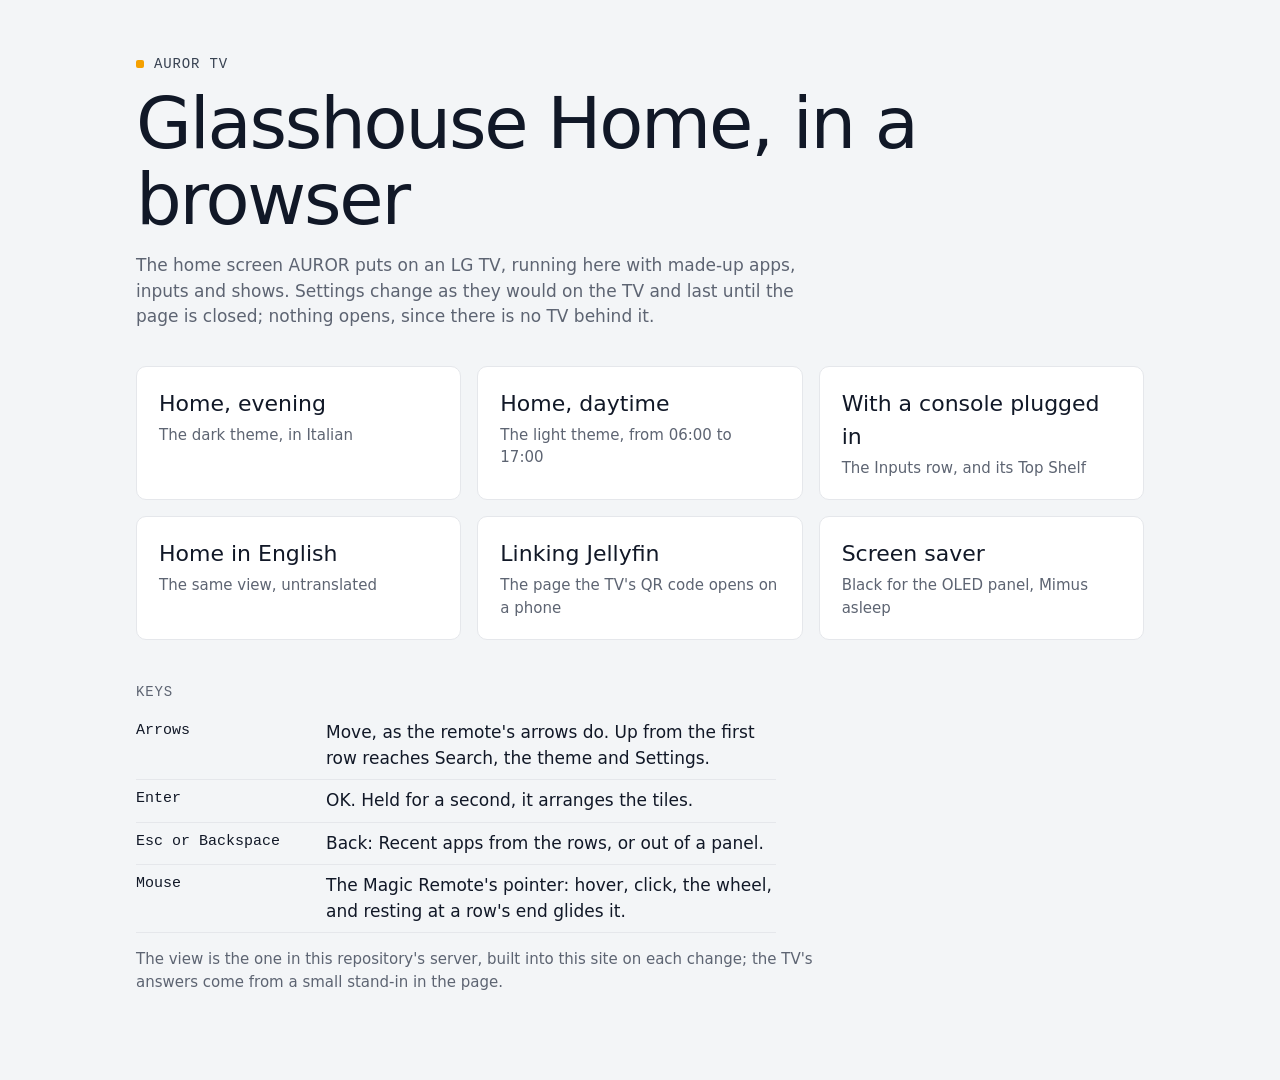
==== scripts/auror-demo/index.html @ 3959143e "Home: Search in the top bar, apps by use, Update now, an OLED screen saver, and a demo on Pages - Se" ====
<!doctype html>
<html lang="en">
<head>
<meta charset="utf-8">
<meta name="viewport" content="width=device-width,initial-scale=1">
<title>AUROR demo</title>
<link rel="icon" type="image/svg+xml" href="assets/favicon.svg">
<style>
@font-face{font-family:"Space Grotesk";src:url("assets/fonts/SpaceGrotesk.ttf") format("truetype");font-weight:300 700}
@font-face{font-family:"Space Mono";src:url("assets/fonts/SpaceMono-Regular.ttf") format("truetype");font-weight:400}
:root{--bg:#15191f;--card:#1c2028;--card-on:#23272e;--ink:#e0e4ea;--muted:#99a2af;--line:rgba(255,255,255,.08);--ring:#f5a000;--kick:#f5a000}
@media (prefers-color-scheme: light){:root{--bg:#f3f5f7;--card:#fff;--card-on:#fff;--ink:#111827;--muted:#5d6472;--line:#e5e7eb;--ring:#d98c00;--kick:#374151}}
*{box-sizing:border-box}
body{margin:0;background:var(--bg);color:var(--ink);font:17px/1.5 "Space Grotesk",system-ui,sans-serif}
main{max-width:1040px;margin:0 auto;padding:56px 16px 72px}
.kick{display:flex;align-items:center;gap:10px;font:14px "Space Mono",monospace;text-transform:uppercase;letter-spacing:.06em;color:var(--kick)}
.kick:before{content:"";width:8px;height:8px;border-radius:2px;background:#f5a000}
h1{font-size:clamp(40px,7vw,72px);font-weight:300;letter-spacing:-.03em;line-height:1.05;margin:14px 0 16px}
.lead{max-width:680px;color:var(--muted);margin:0 0 36px}
.grid{display:grid;grid-template-columns:repeat(auto-fill,minmax(300px,1fr));gap:16px}
a.card{display:block;padding:20px 22px;border-radius:10px;background:var(--card);border:1px solid var(--line);color:inherit;text-decoration:none;
  outline:3px solid transparent;outline-offset:3px;transition:transform .12s,outline-color .12s,background-color .12s}
a.card:hover,a.card:focus-visible{background:var(--card-on);outline-color:var(--ring);transform:translateY(-2px)}
.card b{display:block;font-size:22px;font-weight:500}
.card span{display:block;color:var(--muted);font-size:15px;margin-top:4px}
h2{font:14px "Space Mono",monospace;text-transform:uppercase;letter-spacing:.06em;color:var(--muted);margin:44px 0 12px}
table{border-collapse:collapse;width:100%;max-width:640px}
td{padding:8px 0;border-bottom:1px solid var(--line);vertical-align:top}
td:first-child{width:190px;font-family:"Space Mono",monospace;font-size:15px}
.note{color:var(--muted);font-size:15px;max-width:680px}
</style>
</head>
<body>
<main>
  <div class="kick">AUROR TV</div>
  <h1>Glasshouse Home, in a browser</h1>
  <p class="lead">The home screen AUROR puts on an LG TV, running here with made-up apps, inputs and shows. Settings change as they would on the TV and last until the page is closed; nothing opens, since there is no TV behind it.</p>

  <div class="grid">
    <a class="card" href="home.html?lang=it&amp;hour=20"><b>Home, evening</b><span>The dark theme, in Italian</span></a>
    <a class="card" href="home.html?lang=it&amp;hour=10"><b>Home, daytime</b><span>The light theme, from 06:00 to 17:00</span></a>
    <a class="card" href="home.html?lang=it&amp;hour=20&amp;scenario=inputs"><b>With a console plugged in</b><span>The Inputs row, and its Top Shelf</span></a>
    <a class="card" href="home.html?lang=en&amp;hour=20"><b>Home in English</b><span>The same view, untranslated</span></a>
    <a class="card" href="jellyfin.html?lang=it&amp;c=demo"><b>Linking Jellyfin</b><span>The page the TV's QR code opens on a phone</span></a>
    <a class="card" href="saver.html"><b>Screen saver</b><span>Black for the OLED panel, Mimus asleep</span></a>
  </div>

  <h2>Keys</h2>
  <table>
    <tr><td>Arrows</td><td>Move, as the remote's arrows do. Up from the first row reaches Search, the theme and Settings.</td></tr>
    <tr><td>Enter</td><td>OK. Held for a second, it arranges the tiles.</td></tr>
    <tr><td>Esc or Backspace</td><td>Back: Recent apps from the rows, or out of a panel.</td></tr>
    <tr><td>Mouse</td><td>The Magic Remote's pointer: hover, click, the wheel, and resting at a row's end glides it.</td></tr>
  </table>
  <p class="note">The view is the one in this repository's server, built into this site on each change; the TV's answers come from a small stand-in in the page.</p>
</main>
</body>
</html>
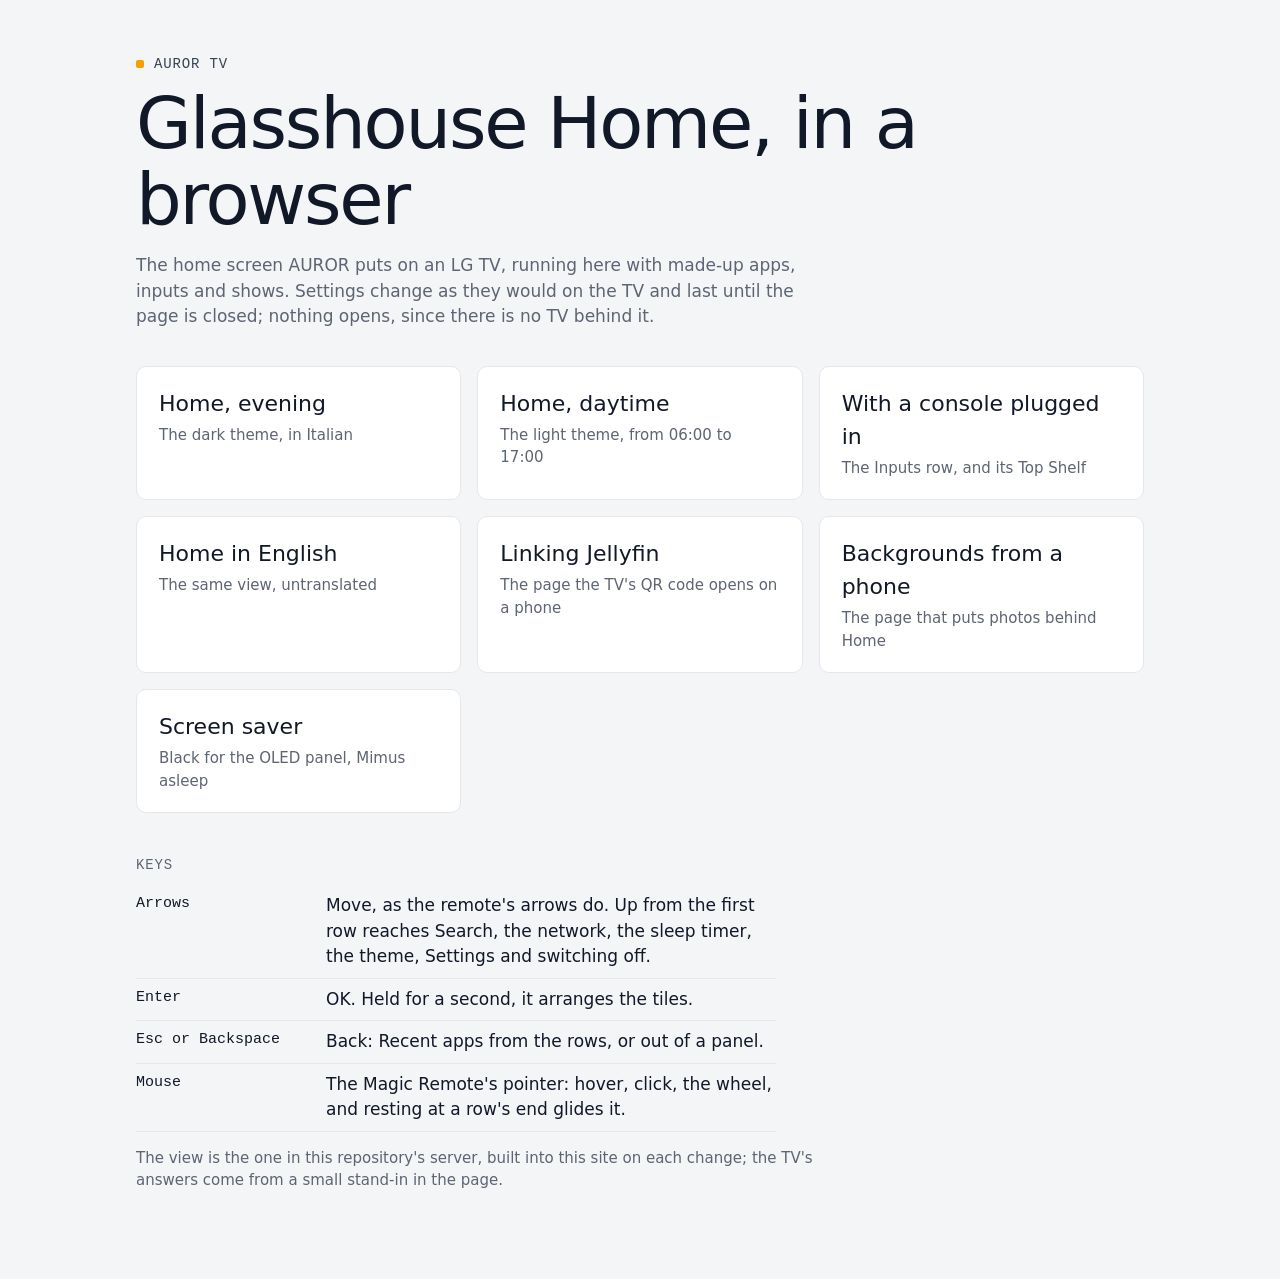
==== commit 5085e12c: "Add a greeting, network, sleep timer and power buttons, photo backgrounds and an SSH switch to AUROR" ====
--- a/scripts/auror-demo/index.html
+++ b/scripts/auror-demo/index.html
@@ -42,12 +42,13 @@
     <a class="card" href="home.html?lang=it&amp;hour=20&amp;scenario=inputs"><b>With a console plugged in</b><span>The Inputs row, and its Top Shelf</span></a>
     <a class="card" href="home.html?lang=en&amp;hour=20"><b>Home in English</b><span>The same view, untranslated</span></a>
     <a class="card" href="jellyfin.html?lang=it&amp;c=demo"><b>Linking Jellyfin</b><span>The page the TV's QR code opens on a phone</span></a>
+    <a class="card" href="photos.html?lang=it&amp;c=demo"><b>Backgrounds from a phone</b><span>The page that puts photos behind Home</span></a>
     <a class="card" href="saver.html"><b>Screen saver</b><span>Black for the OLED panel, Mimus asleep</span></a>
   </div>
 
   <h2>Keys</h2>
   <table>
-    <tr><td>Arrows</td><td>Move, as the remote's arrows do. Up from the first row reaches Search, the theme and Settings.</td></tr>
+    <tr><td>Arrows</td><td>Move, as the remote's arrows do. Up from the first row reaches Search, the network, the sleep timer, the theme, Settings and switching off.</td></tr>
     <tr><td>Enter</td><td>OK. Held for a second, it arranges the tiles.</td></tr>
     <tr><td>Esc or Backspace</td><td>Back: Recent apps from the rows, or out of a panel.</td></tr>
     <tr><td>Mouse</td><td>The Magic Remote's pointer: hover, click, the wheel, and resting at a row's end glides it.</td></tr>
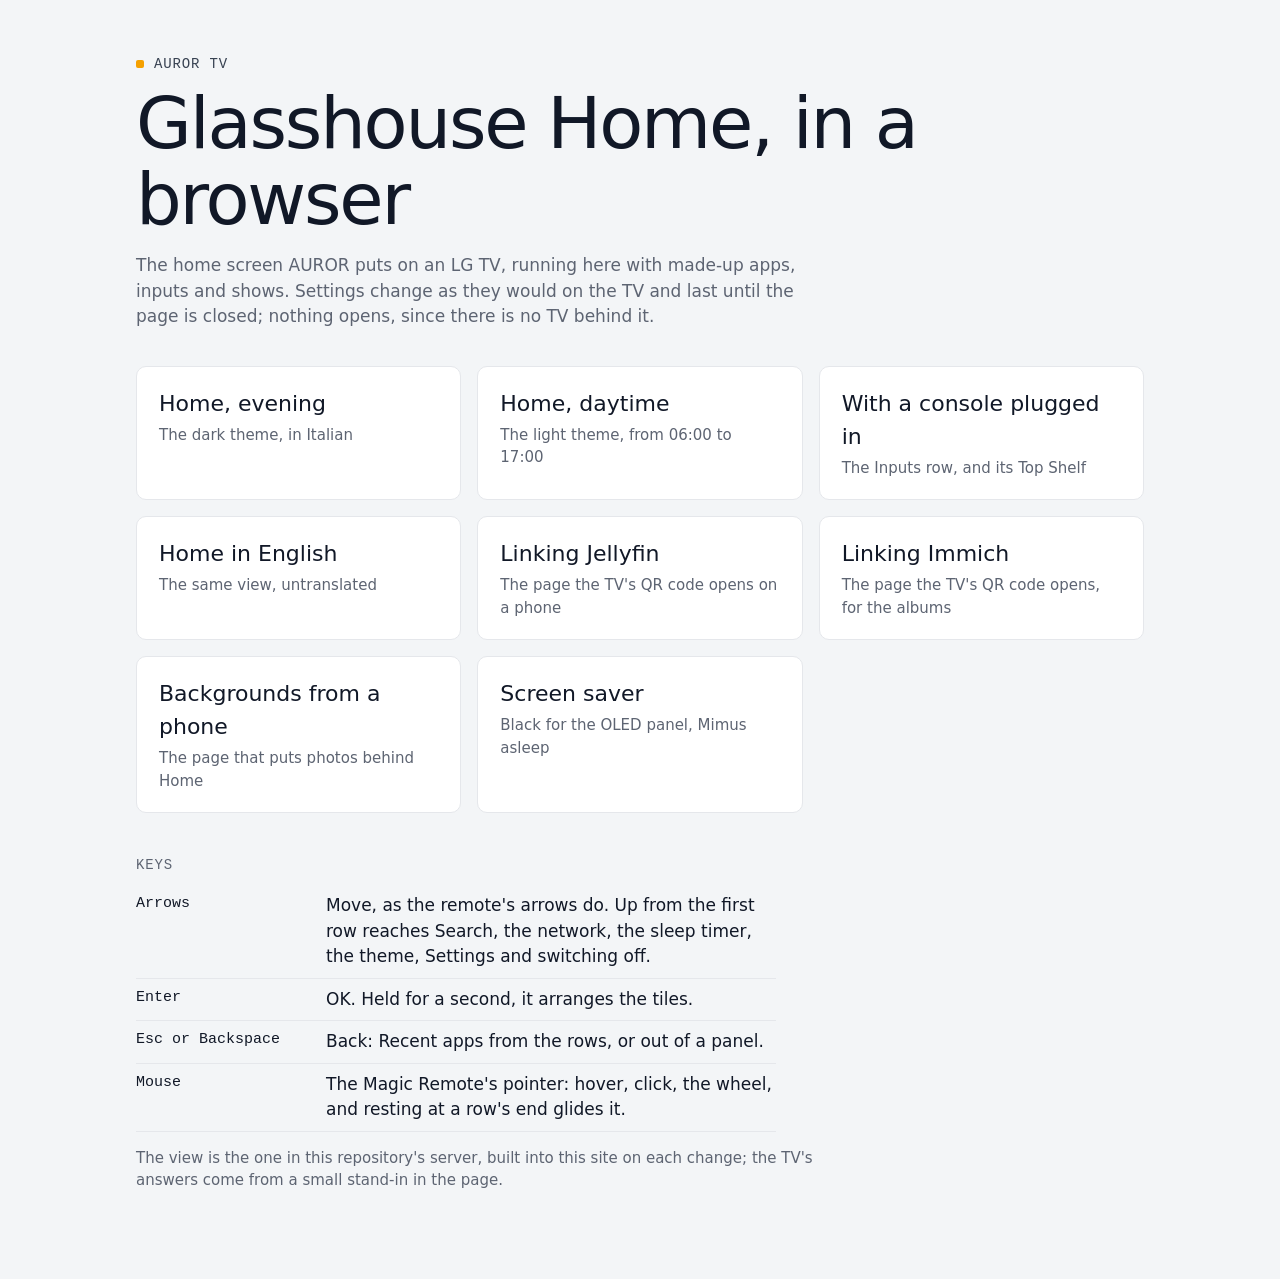
==== commit a6f42e01: "Add Immich's albums to AUROR's Home Linked from a phone as Jellyfin is, an Immich server puts an Imm" ====
--- a/scripts/auror-demo/index.html
+++ b/scripts/auror-demo/index.html
@@ -42,6 +42,7 @@
     <a class="card" href="home.html?lang=it&amp;hour=20&amp;scenario=inputs"><b>With a console plugged in</b><span>The Inputs row, and its Top Shelf</span></a>
     <a class="card" href="home.html?lang=en&amp;hour=20"><b>Home in English</b><span>The same view, untranslated</span></a>
     <a class="card" href="jellyfin.html?lang=it&amp;c=demo"><b>Linking Jellyfin</b><span>The page the TV's QR code opens on a phone</span></a>
+    <a class="card" href="immich.html?lang=it&amp;c=demo"><b>Linking Immich</b><span>The page the TV's QR code opens, for the albums</span></a>
     <a class="card" href="photos.html?lang=it&amp;c=demo"><b>Backgrounds from a phone</b><span>The page that puts photos behind Home</span></a>
     <a class="card" href="saver.html"><b>Screen saver</b><span>Black for the OLED panel, Mimus asleep</span></a>
   </div>
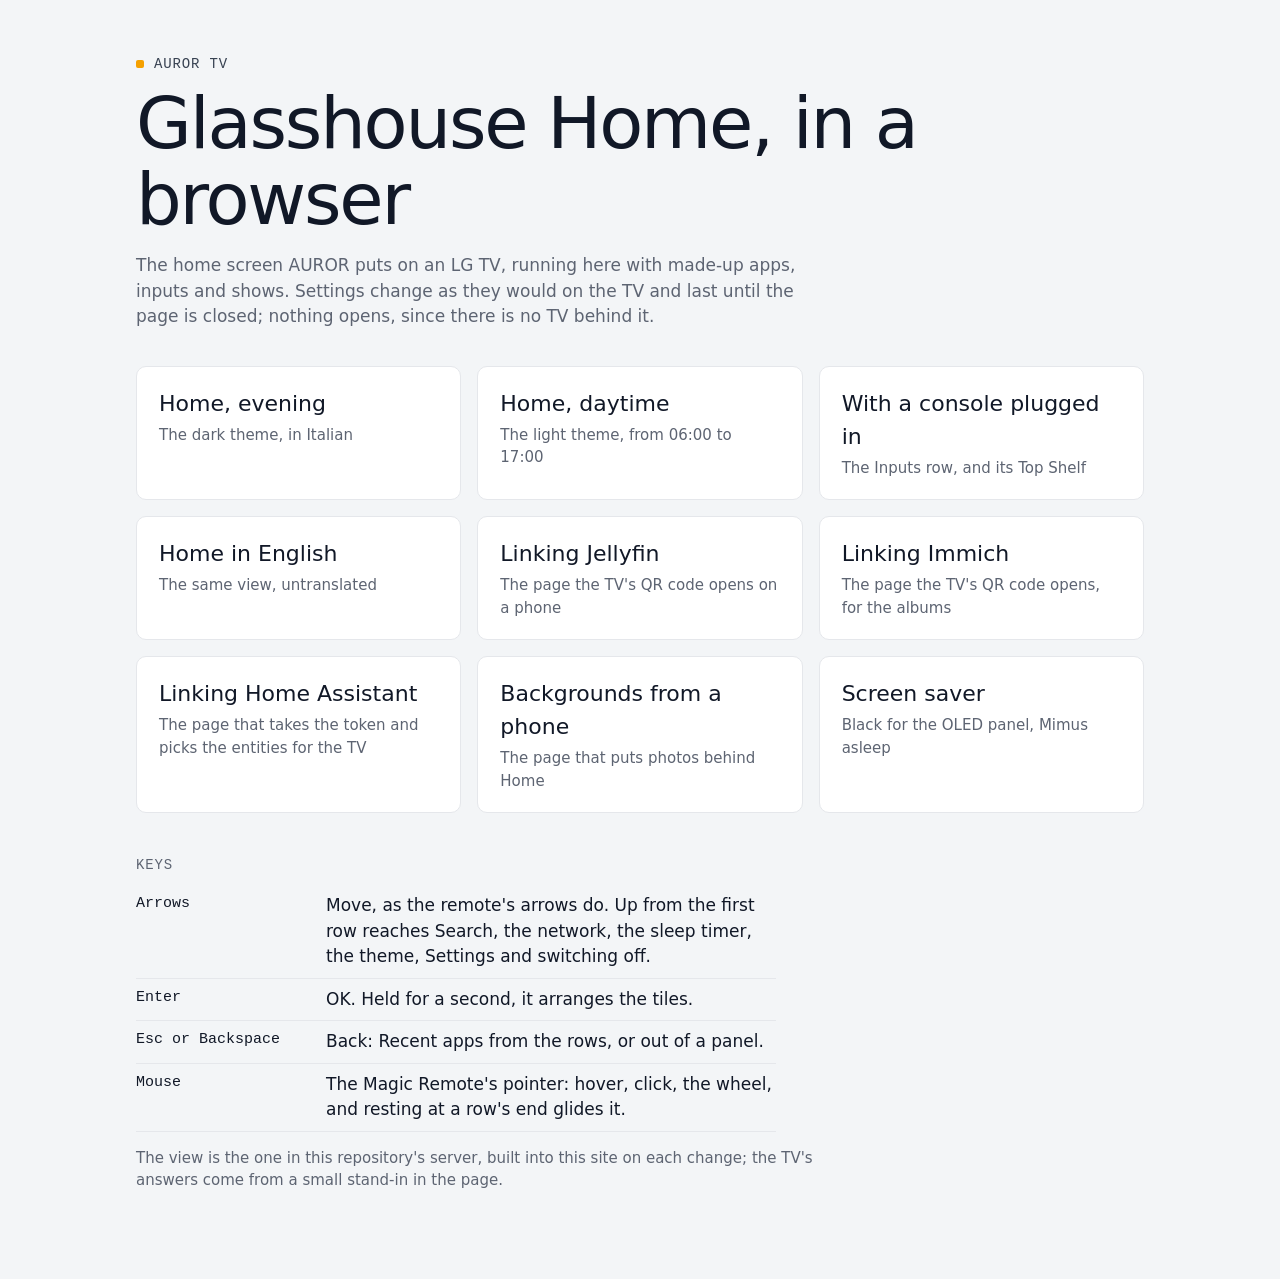
==== commit 08ee03b0: "Add Home Assistant to AUROR's Home A Home Assistant tile in the Apps row opens the entities chosen f" ====
--- a/scripts/auror-demo/index.html
+++ b/scripts/auror-demo/index.html
@@ -43,6 +43,7 @@
     <a class="card" href="home.html?lang=en&amp;hour=20"><b>Home in English</b><span>The same view, untranslated</span></a>
     <a class="card" href="jellyfin.html?lang=it&amp;c=demo"><b>Linking Jellyfin</b><span>The page the TV's QR code opens on a phone</span></a>
     <a class="card" href="immich.html?lang=it&amp;c=demo"><b>Linking Immich</b><span>The page the TV's QR code opens, for the albums</span></a>
+    <a class="card" href="ha.html?lang=it&amp;c=demo"><b>Linking Home Assistant</b><span>The page that takes the token and picks the entities for the TV</span></a>
     <a class="card" href="photos.html?lang=it&amp;c=demo"><b>Backgrounds from a phone</b><span>The page that puts photos behind Home</span></a>
     <a class="card" href="saver.html"><b>Screen saver</b><span>Black for the OLED panel, Mimus asleep</span></a>
   </div>
